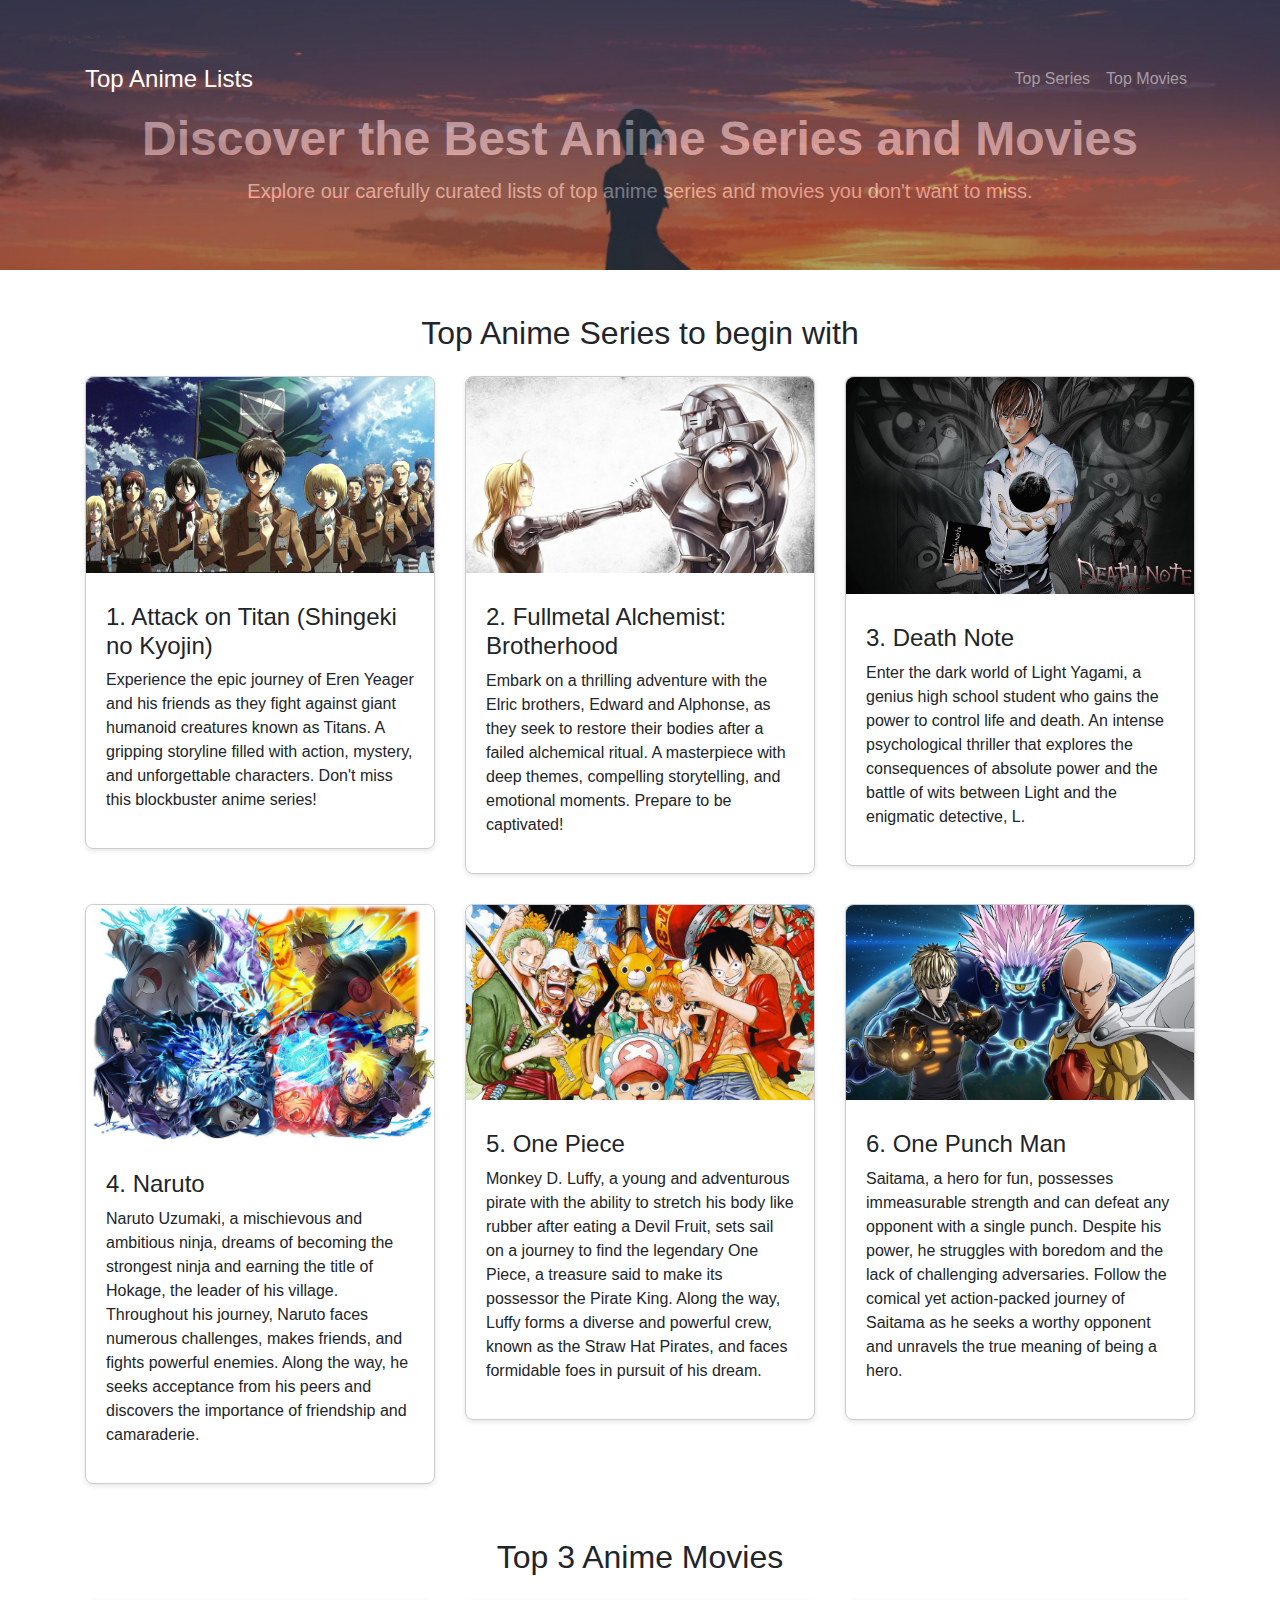
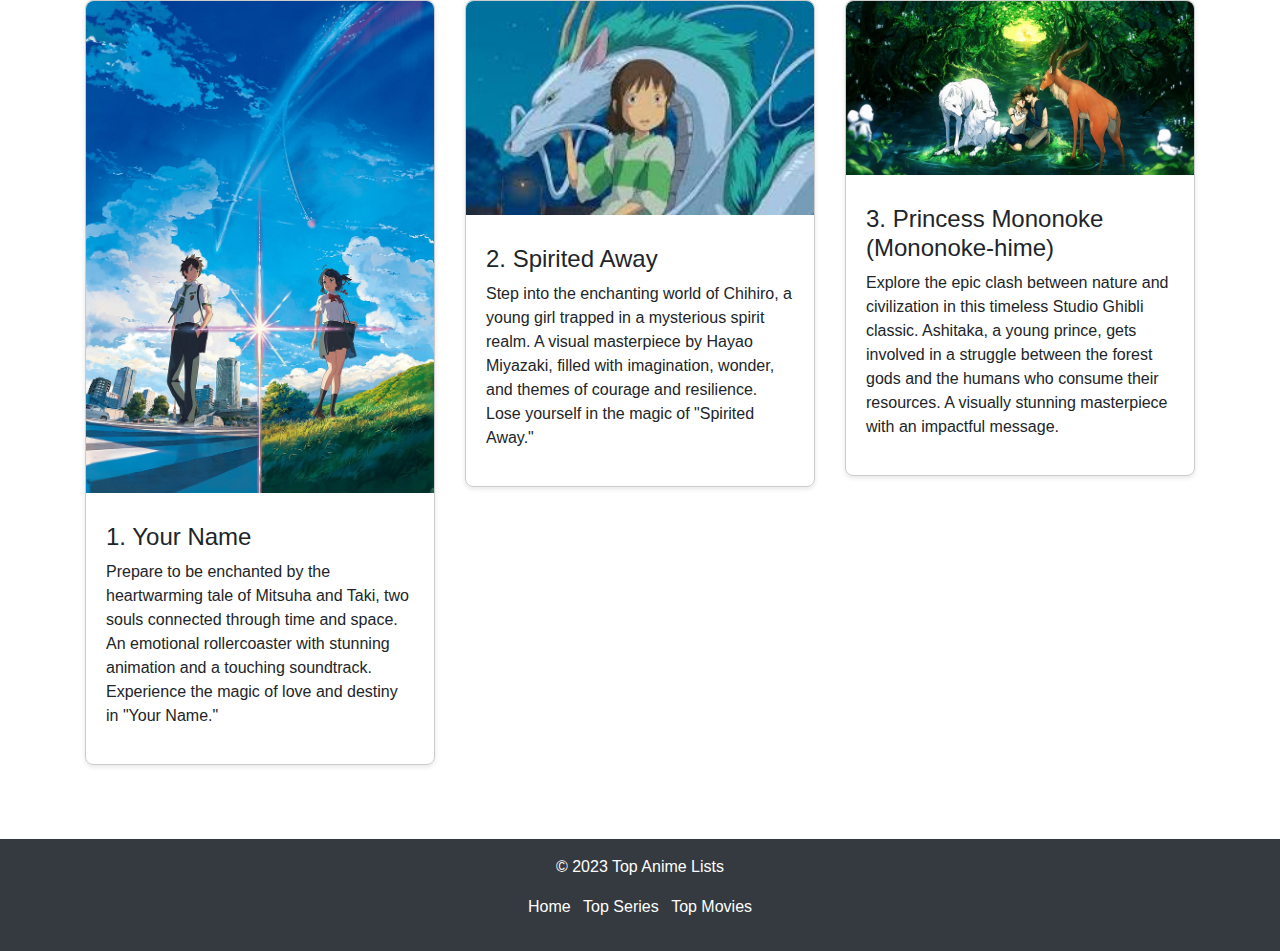
==== anime-to-watch.html @ 24e60954 "file name changed" ====
<!DOCTYPE html>
<html lang="en">

<head>
    <meta charset="UTF-8">
    <meta name="viewport" content="width=device-width, initial-scale=1.0">
    <title>Top anime series to watch - Discover the Best Anime Series and Movies</title>
    <meta name="description" content="Explore our carefully curated lists of top anime series and movies you don't want to miss. Find the best anime series and movies to watch now.">
    <link rel="stylesheet" href="https://stackpath.bootstrapcdn.com/bootstrap/4.5.2/css/bootstrap.min.css">
    <link rel="stylesheet" href="anime_ranking.css">
</head>

<body>

    <script type="application/ld+json">
        {
          "@context": "https://schema.org",
          "@type": "Article",
          "mainEntityOfPage": {
            "@type": "WebPage",
            "@id": "https://lifehacks100.com/Anime_ranking.html"
          },
          "headline": ""Delve into the protagonist's 
                        quest for self-discovery and the exploration of identity in Anime's . 
                        We analyze how the narrative unfolds, 
                         leading the characters on a path of personal growth and transformation."",
          "author": {
            "@type": "Person",
            "name": "Shivam Saroj"
          },
          "datePublished": "2023-07-1",
          "dateModified": "2023-07-21",
          "publisher": {
            "@type": "Individual",
            "name": "Top anime series to watch - Discover the Best Anime Series and Movies",
            "logo": {
              "@type": "ImageObject",
              "url": "lifehackslogo.png"
            }
          }
        }
    </script>

    <header class="bg-dark text-white text-center py-5">
        <div class="header-bg"></div>
        <nav class="navbar navbar-expand-lg navbar-dark bg-transparent">
            <div class="container">
                <a class="navbar-brand" href="#">Top Anime Lists</a>
                <button class="navbar-toggler" type="button" data-toggle="collapse" data-target="#navbarNav"
                    aria-controls="navbarNav" aria-expanded="false" aria-label="Toggle navigation">
                    <span class="navbar-toggler-icon"></span>
                </button>
                <div class="collapse navbar-collapse" id="navbarNav">
                    <ul class="navbar-nav ml-auto">
                        <li class="nav-item">
                            <a class="nav-link" href="#top-series">Top Series</a>
                        </li>
                        <li class="nav-item">
                            <a class="nav-link" href="#top-movies">Top Movies</a>
                        </li>
                        
                    </ul>
                </div>
            </div>
        </nav>
        <div class="container">
            <h1 class="display-4">Discover the Best Anime Series and Movies</h1>
            <p class="lead">Explore our carefully curated lists of top anime series and movies you don't want to miss.</p>
        </div>
    </header>

    <main class="container mt-4">
        <section id="top-series">
            <h2 class="text-center mb-4">Top Anime Series to begin with</h2>
    
            <div class="row">
                <div class="col-md-4">
                    <div class="anime-item">
                        <img src="attack_on_titan.jpg" alt="Attack on Titan">
                        <div class="anime-info">
                            <h3>1. Attack on Titan (Shingeki no Kyojin)</h3>
                            <p>Experience the epic journey of Eren Yeager and his friends as they fight against giant humanoid creatures known as Titans. A gripping storyline filled with action, mystery, and unforgettable characters. Don't miss this blockbuster anime series!</p>
                        </div>
                    </div>
                </div>
                <div class="col-md-4">
                    <div class="anime-item">
                        <img src="fullmetal_alchemist.jpg" alt="Fullmetal Alchemist: Brotherhood">
                        <div class="anime-info">
                            <h3>2. Fullmetal Alchemist: Brotherhood</h3>
                            <p>Embark on a thrilling adventure with the Elric brothers, Edward and Alphonse, as they seek to restore their bodies after a failed alchemical ritual. A masterpiece with deep themes, compelling storytelling, and emotional moments. Prepare to be captivated!</p>
                        </div>
                    </div>
                </div>
                <div class="col-md-4">
                    <div class="anime-item">
                        <img src="death_note.jpg" alt="Death Note">
                        <div class="anime-info">
                            <h3>3. Death Note</h3>
                            <p>Enter the dark world of Light Yagami, a genius high school student who gains the power to control life and death. An intense psychological thriller that explores the consequences of absolute power and the battle of wits between Light and the enigmatic detective, L.</p>
                        </div>
                    </div>
                </div>
                <div class="col-md-4">
                    <div class="anime-item">
                        <img src="naruto.jpg" alt="Naruto">
                        <div class="anime-info">
                            <h3>4. Naruto</h3>
                            <p>Naruto Uzumaki, a mischievous and ambitious ninja, dreams of becoming the strongest ninja and earning the title of Hokage, the leader of his village. Throughout his journey, Naruto faces numerous challenges, makes friends, and fights powerful enemies. Along the way, he seeks acceptance from his peers and discovers the importance of friendship and camaraderie.</p>
                        </div>
                    </div>
                </div>
                <div class="col-md-4">
                    <div class="anime-item">
                        <img src="one_piece.jpg" alt="One Piece">
                        <div class="anime-info">
                            <h3>5. One Piece</h3>
                            <p>Monkey D. Luffy, a young and adventurous pirate with the ability to stretch his body like rubber after eating a Devil Fruit, sets sail on a journey to find the legendary One Piece, a treasure said to make its possessor the Pirate King. Along the way, Luffy forms a diverse and powerful crew, known as the Straw Hat Pirates, and faces formidable foes in pursuit of his dream.</p>
                        </div>
                    </div>
                </div>
                <div class="col-md-4">
                    <div class="anime-item">
                        <img src="one_punch_man.jpg" alt="One Punch Man">
                        <div class="anime-info">
                            <h3>6. One Punch Man</h3>
                            <p>Saitama, a hero for fun, possesses immeasurable strength and can defeat any opponent with a single punch. Despite his power, he struggles with boredom and the lack of challenging adversaries. Follow the comical yet action-packed journey of Saitama as he seeks a worthy opponent and unravels the true meaning of being a hero.</p>
                        </div>
                    </div>
                </div>
            </div>
        </section>

    <section class="mt-4" id="top-movies">
        <h2 class="text-center mb-4">Top 3 Anime Movies</h2>

        <div class="row">
            <div class="col-md-4">
                <div class="anime-item">
                    <img src="your_name.jpg" alt="Your Name">
                    <div class="anime-info">
                        <h3>1. Your Name</h3>
                        <p>Prepare to be enchanted by the heartwarming tale of Mitsuha and Taki, two souls connected through time and space. An emotional rollercoaster with stunning animation and a touching soundtrack. Experience the magic of love and destiny in "Your Name."</p>
                    </div>
                </div>
            </div>
            <div class="col-md-4">
                <div class="anime-item">
                    <img src="spirited_away.jpeg" alt="Spirited Away">
                    <div class="anime-info">
                        <h3>2. Spirited Away</h3>
                        <p>Step into the enchanting world of Chihiro, a young girl trapped in a mysterious spirit realm. A visual masterpiece by Hayao Miyazaki, filled with imagination, wonder, and themes of courage and resilience. Lose yourself in the magic of "Spirited Away."</p>
                    </div>
                </div>
            </div>
            <div class="col-md-4">
                <div class="anime-item">
                    <img src="princess_mononoke.jpg" alt="Princess Mononoke">
                    <div class="anime-info">
                        <h3>3. Princess Mononoke (Mononoke-hime)</h3>
                        <p>Explore the epic clash between nature and civilization in this timeless Studio Ghibli classic. Ashitaka, a young prince, gets involved in a struggle between the forest gods and the humans who consume their resources. A visually stunning masterpiece with an impactful message.</p>
                    </div>
                </div>
            </div>
        </div>
    </section>
</main>
<footer class="bg-dark text-white text-center py-3 mt-4">
    <div class="container">
        <p>&copy; 2023 Top Anime Lists</p>
        <ul class="list-inline">
            <li class="list-inline-item"><a href="#" class="text-white">Home</a></li>
            <li class="list-inline-item"><a href="#top-series" class="text-white">Top Series</a></li>
            <li class="list-inline-item"><a href="#top-movies" class="text-white">Top Movies</a></li>
           
        </ul>
    </div>
</footer>


    <script src="https://code.jquery.com/jquery-3.5.1.slim.min.js"></script>
    <script src="https://cdn.jsdelivr.net/npm/@popperjs/core@2.5.3/dist/umd/popper.min.js"></script>
    <script src="https://stackpath.bootstrapcdn.com/bootstrap/4.5.2/js/bootstrap.min.js"></script>
</body>

</html>
---- anime_ranking.css ----
body {
    font-family: Arial, sans-serif;
    margin: 0;
    padding: 0;
}

.header-bg {
    position: absolute;
    top: 0;
    left: 0;
    width: 100%;
    height: 100%;
    background-image: url("anime-header-image.jpg");
    background-size: cover;
    background-position: center;
    opacity: 0.6;
}

header {
    position: relative;
    padding: 100px 0;
}

nav.navbar {
    background-color: transparent;
}

nav.navbar .navbar-brand {
    font-size: 24px;
}

header .container h1 {
    font-size: 48px;
    font-weight: bold;
}

header .container p {
    font-size: 20px;
}

main {
    padding: 20px;
}

.anime-item {
    margin-bottom: 30px;
    border: 1px solid #ccc;
    border-radius: 8px;
    box-shadow: 0 2px 5px rgba(0, 0, 0, 0.1);
    transition: box-shadow 0.3s ease-in-out;
}

.anime-item:hover {
    box-shadow: 0 4px 8px rgba(0, 0, 0, 0.2);
}

.anime-item img {
    width: 100%;
    height: auto;
    border-top-left-radius: 8px;
    border-top-right-radius: 8px;
}

.anime-info {
    padding: 20px;
}

.anime-info h3 {
    font-size: 24px;
    margin-top: 10px;
}

.anime-info p {
    font-size: 16px;
}
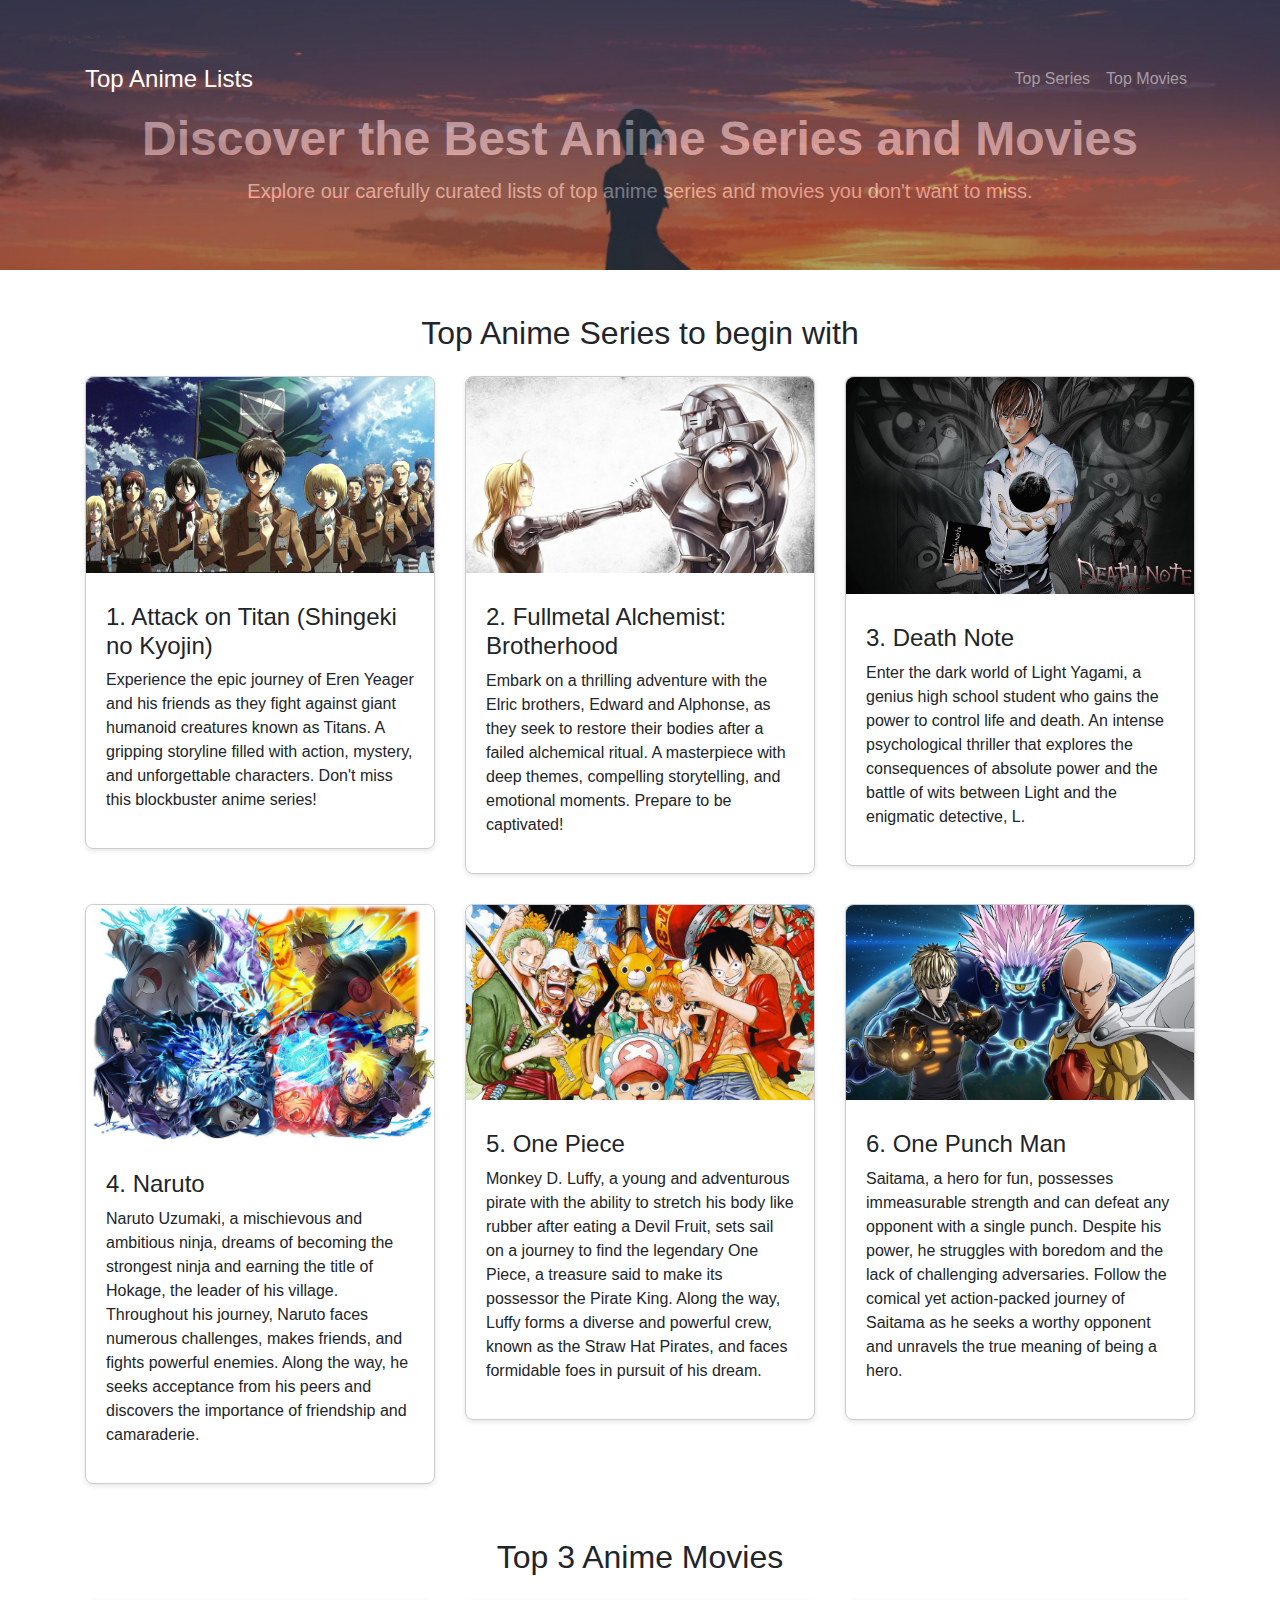
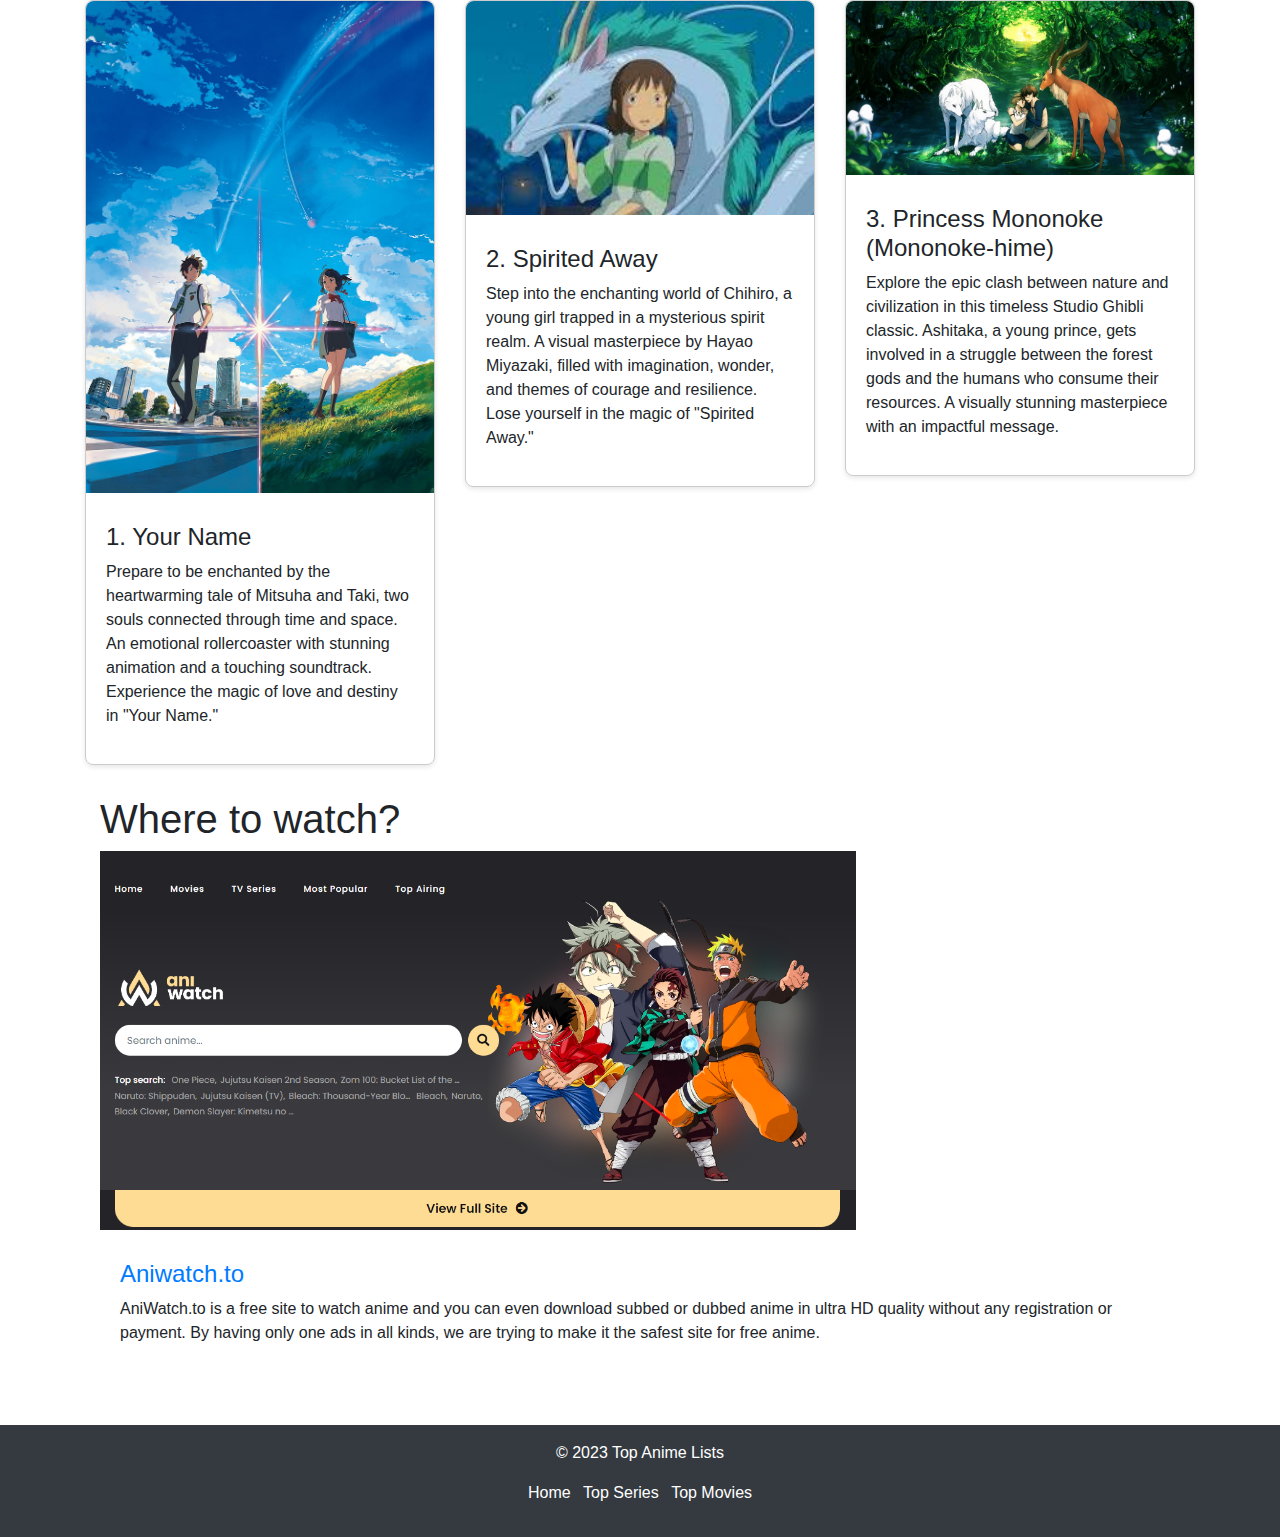
==== commit c0c2966c: "added" ====
--- a/anime-to-watch.html
+++ b/anime-to-watch.html
@@ -6,6 +6,15 @@
     <meta name="viewport" content="width=device-width, initial-scale=1.0">
     <title>Top anime series to watch - Discover the Best Anime Series and Movies</title>
     <meta name="description" content="Explore our carefully curated lists of top anime series and movies you don't want to miss. Find the best anime series and movies to watch now.">
+    <!-- Google tag (gtag.js) -->
+<script async src="https://www.googletagmanager.com/gtag/js?id=G-DH6TMP7P53"></script>
+<script>
+  window.dataLayer = window.dataLayer || [];
+  function gtag(){dataLayer.push(arguments);}
+  gtag('js', new Date());
+
+  gtag('config', 'G-DH6TMP7P53');
+</script>
     <link rel="stylesheet" href="https://stackpath.bootstrapcdn.com/bootstrap/4.5.2/css/bootstrap.min.css">
     <link rel="stylesheet" href="anime_ranking.css">
 </head>
@@ -161,7 +170,20 @@
                         <p>Explore the epic clash between nature and civilization in this timeless Studio Ghibli classic. Ashitaka, a young prince, gets involved in a struggle between the forest gods and the humans who consume their resources. A visually stunning masterpiece with an impactful message.</p>
                     </div>
                 </div>
-            </div>
+               
+            </div>     
+        </div>
+        <div class = "container">
+            <h1>Where to watch?</h1>
+ 
+               
+                    <img src="Aniwatch.to.png" width="70%" height="70%" alt="aniwatch.to">
+                    <div class="anime-info">
+                        <h3><a href="https://aniwatch.to/" target="_blank">Aniwatch.to</a></h3>
+                        <p>AniWatch.to is a free site to watch anime and you can even download subbed or dubbed anime in ultra HD quality without any registration or payment. By having only one ads in all kinds, we are trying to make it the safest site for free anime. </p>
+                    </div>
+                
+ 
         </div>
     </section>
 </main>
